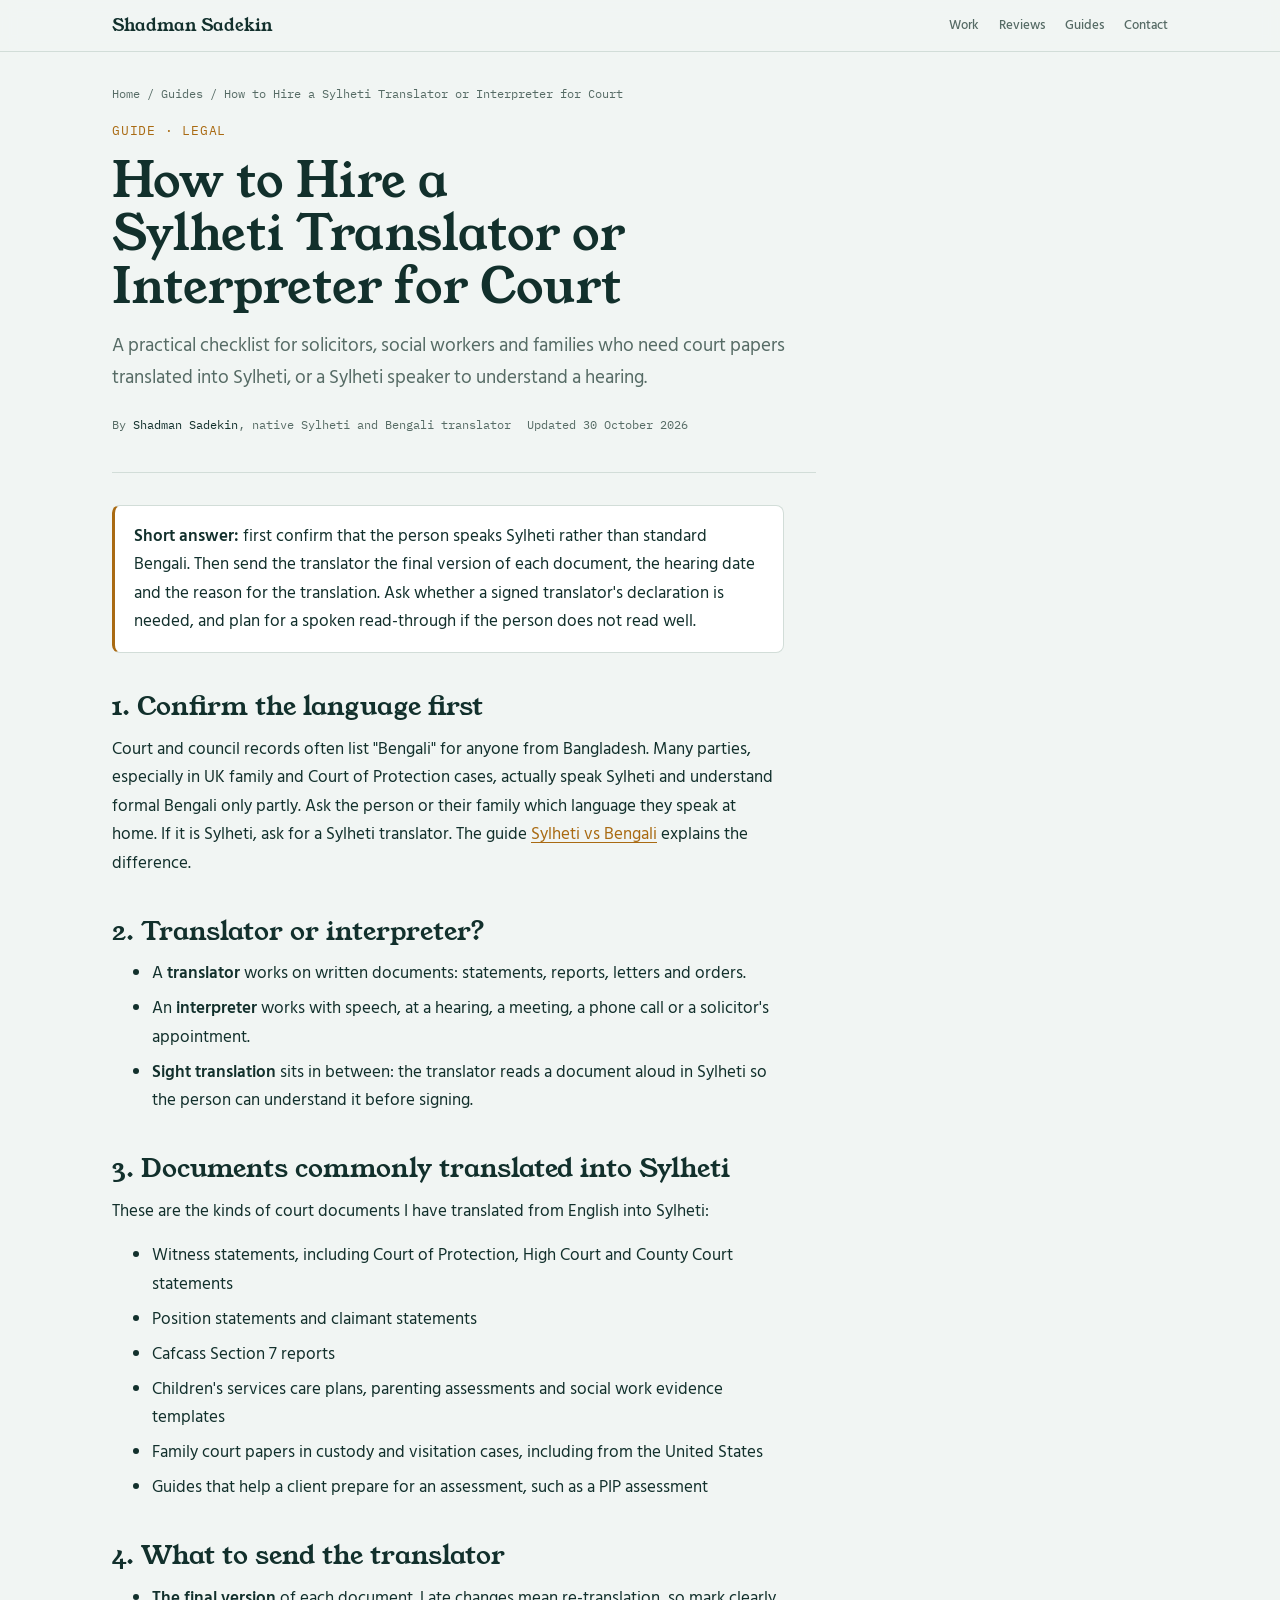
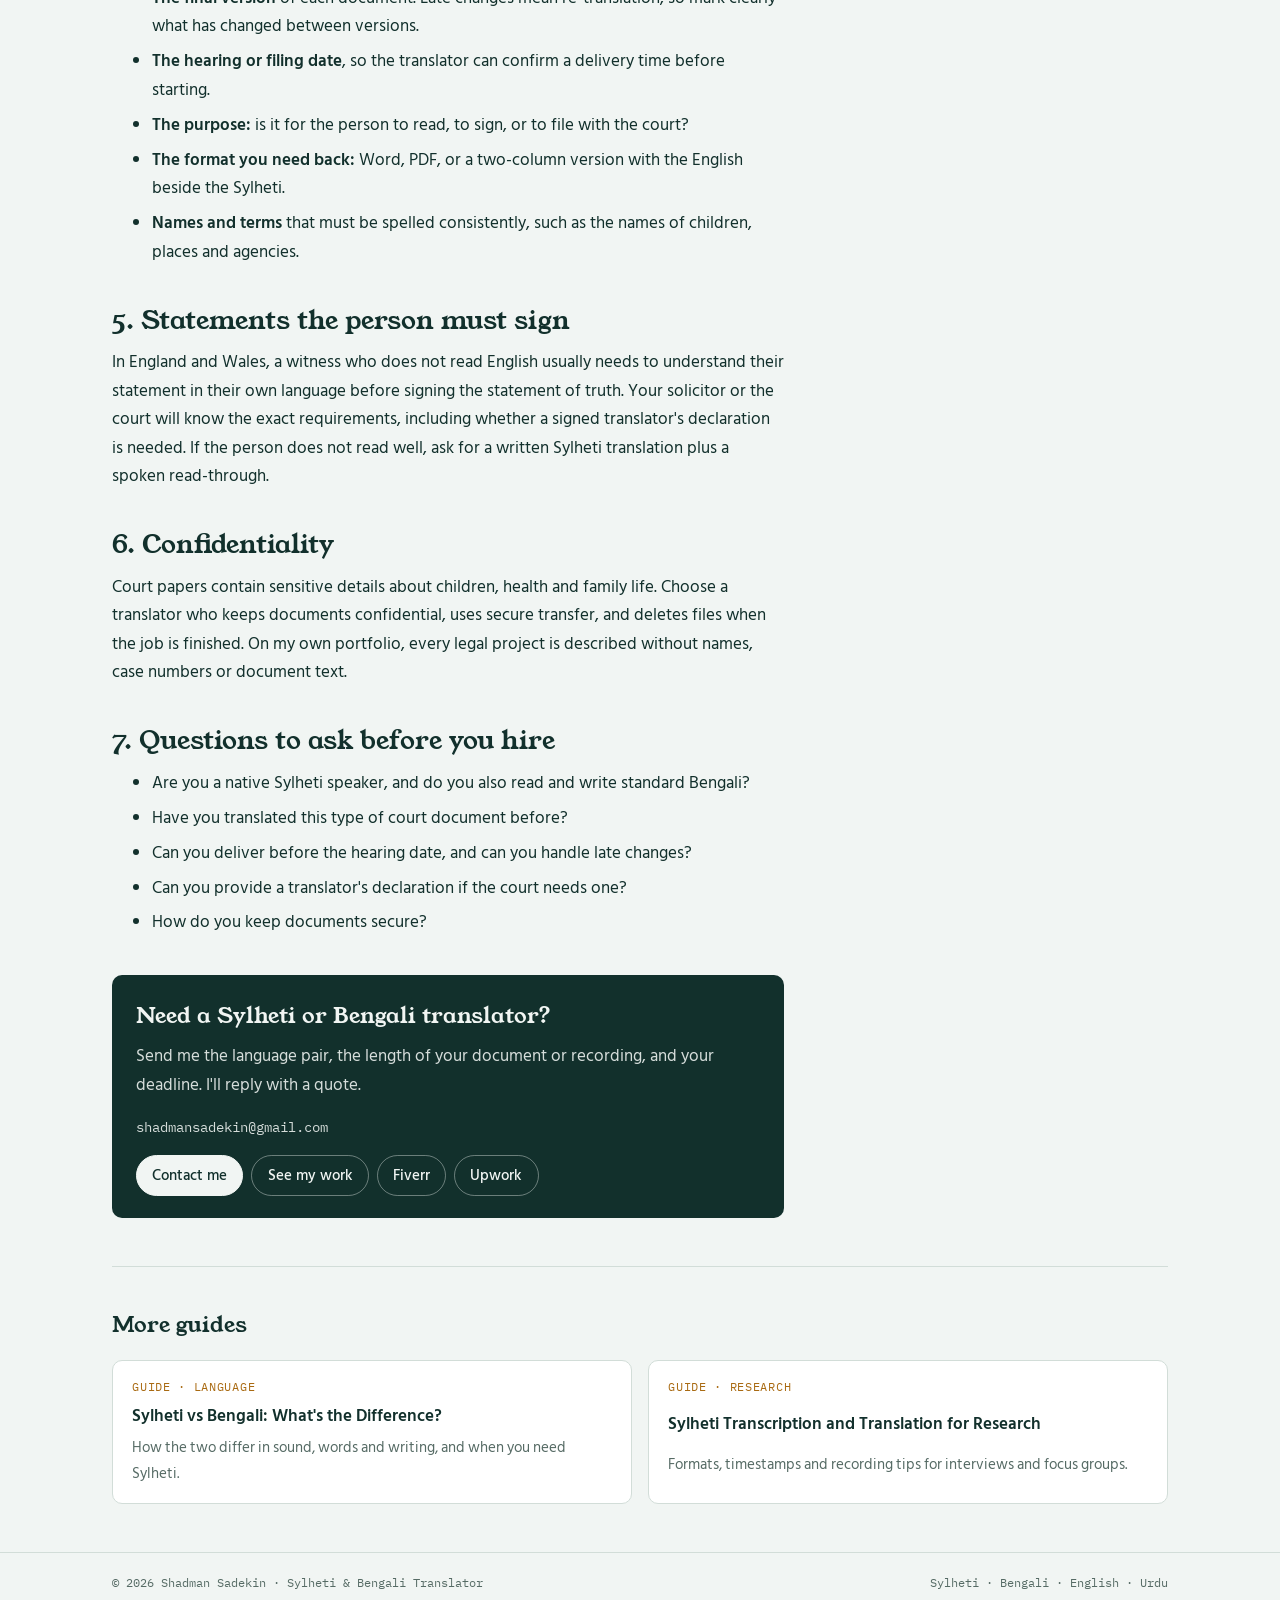
==== sylheti-interpreter-for-court/index.html @ 150a80ce "Add three Sylheti translation guides for SEO New pages targeting common searches: - /sylheti-vs-beng" ====
<!doctype html>
<html lang="en">
<head>
<meta charset="utf-8">
<meta name="viewport" content="width=device-width, initial-scale=1, viewport-fit=cover">
<title>Sylheti Translator for Court Documents and Witness Statements | Shadman Sadekin</title>
<meta name="description" content="A practical guide for solicitors, social workers and families on hiring a Sylheti translator or interpreter for court: witness statements, family court papers, Section 7 reports and care plans.">
<meta name="author" content="Shadman Sadekin">
<link rel="canonical" href="https://shadmansadekin-sylheti-bengali.netlify.app/sylheti-interpreter-for-court/">
<meta name="robots" content="index, follow">
<meta property="og:type" content="article">
<meta property="og:title" content="How to Hire a Sylheti Translator or Interpreter for Court">
<meta property="og:description" content="A practical guide for solicitors, social workers and families on hiring a Sylheti translator or interpreter for court: witness statements, family court papers, Section 7 reports and care plans.">
<meta property="og:url" content="https://shadmansadekin-sylheti-bengali.netlify.app/sylheti-interpreter-for-court/">
<meta property="og:image" content="https://shadmansadekin-sylheti-bengali.netlify.app/shadman-sadekin-sylheti-translator.jpg">
<meta name="twitter:card" content="summary">
<meta name="twitter:title" content="How to Hire a Sylheti Translator or Interpreter for Court">
<meta name="twitter:description" content="A practical guide for solicitors, social workers and families on hiring a Sylheti translator or interpreter for court: witness statements, family court papers, Section 7 reports and care plans.">
<meta name="twitter:image" content="https://shadmansadekin-sylheti-bengali.netlify.app/shadman-sadekin-sylheti-translator.jpg">
<link rel="icon" href="../favicon.svg" type="image/svg+xml">
<link rel="preconnect" href="https://fonts.googleapis.com">
<link rel="preconnect" href="https://fonts.gstatic.com" crossorigin>
<link rel="stylesheet" href="https://fonts.googleapis.com/css2?family=Young+Serif&family=Hind+Siliguri:wght@400;500;600&family=IBM+Plex+Mono:wght@400;500&family=Noto+Sans+Syloti+Nagri&family=Noto+Serif+Bengali:wght@500&display=swap">
<link rel="stylesheet" href="../guides.css">
<script type="application/ld+json">
[
 {
  "@context": "https://schema.org",
  "@type": "Article",
  "headline": "How to Hire a Sylheti Translator or Interpreter for Court",
  "description": "A practical guide for solicitors, social workers and families on hiring a Sylheti translator or interpreter for court: witness statements, family court papers, Section 7 reports and care plans.",
  "image": "https://shadmansadekin-sylheti-bengali.netlify.app/shadman-sadekin-sylheti-translator.jpg",
  "datePublished": "2026-10-30",
  "dateModified": "2026-10-30",
  "inLanguage": "en",
  "mainEntityOfPage": "https://shadmansadekin-sylheti-bengali.netlify.app/sylheti-interpreter-for-court/",
  "author": {
   "@type": "Person",
   "@id": "https://shadmansadekin-sylheti-bengali.netlify.app/#person",
   "name": "Shadman Sadekin",
   "url": "https://shadmansadekin-sylheti-bengali.netlify.app/"
  },
  "publisher": {
   "@type": "Person",
   "@id": "https://shadmansadekin-sylheti-bengali.netlify.app/#person",
   "name": "Shadman Sadekin"
  }
 },
 {
  "@context": "https://schema.org",
  "@type": "BreadcrumbList",
  "itemListElement": [
   {
    "@type": "ListItem",
    "position": 1,
    "name": "Shadman Sadekin",
    "item": "https://shadmansadekin-sylheti-bengali.netlify.app/"
   },
   {
    "@type": "ListItem",
    "position": 2,
    "name": "Guides",
    "item": "https://shadmansadekin-sylheti-bengali.netlify.app/#guides"
   },
   {
    "@type": "ListItem",
    "position": 3,
    "name": "How to Hire a Sylheti Translator or Interpreter for Court",
    "item": "https://shadmansadekin-sylheti-bengali.netlify.app/sylheti-interpreter-for-court/"
   }
  ]
 }
]
</script>
</head>
<body>
<header class="topbar">
  <div class="wrap">
    <a class="brand" href="../">Shadman Sadekin</a>
    <nav aria-label="Site">
      <a href="../#work" class="opt">Work</a>
      <a href="../#reviews" class="opt">Reviews</a>
      <a href="../#guides">Guides</a>
      <a href="../#contact">Contact</a>
    </nav>
  </div>
</header>

<main class="wrap">
  <nav class="crumbs" aria-label="Breadcrumb"><a href="../">Home</a> / <a href="../#guides">Guides</a> / How to Hire a Sylheti Translator or Interpreter for Court</nav>
  <article>
    <header class="article-head">
      <p class="eyebrow">Guide · Legal</p>
      <h1>How to Hire a Sylheti Translator or Interpreter for Court</h1>
      <p class="dek">A practical checklist for solicitors, social workers and families who need court papers translated into Sylheti, or a Sylheti speaker to understand a hearing.</p>
      <p class="byline"><span>By <a href="../">Shadman Sadekin</a>, native Sylheti and Bengali translator</span><span>Updated <time datetime="2026-10-30">30 October 2026</time></span></p>
    </header>
    <div class="prose">
<div class="answer"><p><strong>Short answer:</strong> first confirm that the person speaks Sylheti rather than standard Bengali. Then send the translator the final version of each document, the hearing date and the reason for the translation. Ask whether a signed translator's declaration is needed, and plan for a spoken read-through if the person does not read well.</p></div>

<h2>1. Confirm the language first</h2>
<p>Court and council records often list "Bengali" for anyone from Bangladesh. Many parties, especially in UK family and Court of Protection cases, actually speak Sylheti and understand formal Bengali only partly. Ask the person or their family which language they speak at home. If it is Sylheti, ask for a Sylheti translator. The guide <a href="../sylheti-vs-bengali/">Sylheti vs Bengali</a> explains the difference.</p>

<h2>2. Translator or interpreter?</h2>
<ul>
  <li>A <strong>translator</strong> works on written documents: statements, reports, letters and orders.</li>
  <li>An <strong>interpreter</strong> works with speech, at a hearing, a meeting, a phone call or a solicitor's appointment.</li>
  <li><strong>Sight translation</strong> sits in between: the translator reads a document aloud in Sylheti so the person can understand it before signing.</li>
</ul>

<h2>3. Documents commonly translated into Sylheti</h2>
<p>These are the kinds of court documents I have translated from English into Sylheti:</p>
<ul>
  <li>Witness statements, including Court of Protection, High Court and County Court statements</li>
  <li>Position statements and claimant statements</li>
  <li>Cafcass Section 7 reports</li>
  <li>Children's services care plans, parenting assessments and social work evidence templates</li>
  <li>Family court papers in custody and visitation cases, including from the United States</li>
  <li>Guides that help a client prepare for an assessment, such as a PIP assessment</li>
</ul>

<h2>4. What to send the translator</h2>
<ul>
  <li><strong>The final version</strong> of each document. Late changes mean re-translation, so mark clearly what has changed between versions.</li>
  <li><strong>The hearing or filing date</strong>, so the translator can confirm a delivery time before starting.</li>
  <li><strong>The purpose:</strong> is it for the person to read, to sign, or to file with the court?</li>
  <li><strong>The format you need back:</strong> Word, PDF, or a two-column version with the English beside the Sylheti.</li>
  <li><strong>Names and terms</strong> that must be spelled consistently, such as the names of children, places and agencies.</li>
</ul>

<h2>5. Statements the person must sign</h2>
<p>In England and Wales, a witness who does not read English usually needs to understand their statement in their own language before signing the statement of truth. Your solicitor or the court will know the exact requirements, including whether a signed translator's declaration is needed. If the person does not read well, ask for a written Sylheti translation plus a spoken read-through.</p>

<h2>6. Confidentiality</h2>
<p>Court papers contain sensitive details about children, health and family life. Choose a translator who keeps documents confidential, uses secure transfer, and deletes files when the job is finished. On my own portfolio, every legal project is described without names, case numbers or document text.</p>

<h2>7. Questions to ask before you hire</h2>
<ul>
  <li>Are you a native Sylheti speaker, and do you also read and write standard Bengali?</li>
  <li>Have you translated this type of court document before?</li>
  <li>Can you deliver before the hearing date, and can you handle late changes?</li>
  <li>Can you provide a translator's declaration if the court needs one?</li>
  <li>How do you keep documents secure?</li>
</ul>
    </div>
    <aside class="cta" aria-label="Contact">
      <h2>Need a Sylheti or Bengali translator?</h2>
      <p>Send me the language pair, the length of your document or recording, and your deadline. I'll reply with a quote.</p>
      <p class="email">shadmansadekin@gmail.com</p>
      <div class="links">
        <a class="primary" href="../#contact">Contact me</a>
        <a href="../#work">See my work</a>
        <a href="https://www.fiverr.com/shadmansadekin" target="_blank" rel="noopener">Fiverr</a>
        <a href="https://www.upwork.com/freelancers/~0106fdbb186510ec1e" target="_blank" rel="noopener">Upwork</a>
      </div>
    </aside>
  </article>

  <section class="more" aria-label="More guides">
    <h2>More guides</h2>
    <ul>
        <li><a href="../sylheti-vs-bengali/"><span class="kind">Guide · Language</span><strong>Sylheti vs Bengali: What's the Difference?</strong><span class="desc">How the two differ in sound, words and writing, and when you need Sylheti.</span></a></li>
        <li><a href="../sylheti-transcription-for-research/"><span class="kind">Guide · Research</span><strong>Sylheti Transcription and Translation for Research</strong><span class="desc">Formats, timestamps and recording tips for interviews and focus groups.</span></a></li>
    </ul>
  </section>
</main>

<footer>
  <div class="wrap"><span>© 2026 <a href="../">Shadman Sadekin</a> · Sylheti &amp; Bengali Translator</span><span>Sylheti · Bengali · English · Urdu</span></div>
</footer>
</body>
</html>
---- guides.css ----
/* Shared styles for the guide pages. Same tokens as the home page. */
:root {
  --paper: #f1f5f3;
  --surface: #ffffff;
  --ink: #12302c;
  --muted: #566b65;
  --rule: #d2ddd8;
  --accent: #a96a12;
  --accent-soft: #f3e6d0;
  --chip: #e3ece8;

  --display: "Young Serif", "Georgia", "Times New Roman", serif;
  --body: "Hind Siliguri", "Segoe UI", system-ui, -apple-system, sans-serif;
  --mono: "IBM Plex Mono", ui-monospace, "SFMono-Regular", Menlo, Consolas, monospace;
  --nagri: "Noto Sans Syloti Nagri", serif;
  --bangla: "Noto Serif Bengali", "Hind Siliguri", serif;
}
@media (prefers-color-scheme: dark) {
  :root:not([data-theme="light"]) {
    --paper: #0d1715; --surface: #13211e; --ink: #e2ebe7; --muted: #94a7a1;
    --rule: #24372f; --accent: #e2a447; --accent-soft: #3a2c16; --chip: #1b2d29;
    color-scheme: dark;
  }
}
:root[data-theme="dark"] {
  --paper: #0d1715; --surface: #13211e; --ink: #e2ebe7; --muted: #94a7a1;
  --rule: #24372f; --accent: #e2a447; --accent-soft: #3a2c16; --chip: #1b2d29;
  color-scheme: dark;
}

* { box-sizing: border-box; }
html, body { margin: 0; }
:root { padding-top: env(safe-area-inset-top, 0px); padding-bottom: env(safe-area-inset-bottom, 0px); }
body { background: var(--paper); color: var(--ink); font-family: var(--body); font-size: 1.05rem; line-height: 1.7; }
img { max-width: 100%; }
a { color: inherit; }
a:focus-visible { outline: 2px solid var(--accent); outline-offset: 3px; border-radius: 4px; }

.wrap {
  max-width: 68rem; margin-inline: auto;
  padding-left: max(16px, env(safe-area-inset-left, 0px));
  padding-right: max(16px, env(safe-area-inset-right, 0px));
}

body::before { content: ""; position: fixed; inset: 0 0 auto; height: env(safe-area-inset-top, 0px); z-index: 10; background: var(--paper); }
.topbar {
  position: sticky; top: env(safe-area-inset-top, 0px); z-index: 5;
  background: color-mix(in srgb, var(--paper) 92%, transparent); backdrop-filter: blur(8px);
  border-bottom: 1px solid var(--rule);
}
.topbar .wrap { display: flex; align-items: center; justify-content: space-between; gap: 1rem; padding-block: 0.7rem; }
.brand { font-family: var(--display); font-size: 1.05rem; text-decoration: none; }
.topbar nav { display: flex; gap: 1.25rem; flex-wrap: wrap; }
.topbar nav a { text-decoration: none; font-size: 0.8125rem; color: var(--muted); font-weight: 500; }
.topbar nav a:hover { color: var(--ink); }

.crumbs { font-family: var(--mono); font-size: 0.75rem; color: var(--muted); padding-top: 2rem; }
.crumbs a { text-decoration: none; }
.crumbs a:hover { color: var(--accent); }

article { padding-block: 1rem 3rem; }
.article-head { max-width: 44rem; padding-bottom: 1.5rem; border-bottom: 1px solid var(--rule); margin-bottom: 2rem; }
.eyebrow { font-family: var(--mono); font-size: 0.8125rem; letter-spacing: 0.06em; text-transform: uppercase; color: var(--accent); margin: 0 0 0.8rem; }
h1 { font-family: var(--display); font-weight: 400; font-size: clamp(2rem, 5.5vw, 3rem); line-height: 1.1; margin: 0 0 1rem; text-wrap: balance; }
.dek { font-size: 1.2rem; color: var(--muted); margin: 0 0 1.2rem; }
.byline { font-family: var(--mono); font-size: 0.78rem; color: var(--muted); display: flex; flex-wrap: wrap; gap: 0.3rem 1rem; }
.byline a { text-decoration: none; color: var(--ink); }

.prose { max-width: 42rem; }
.prose h2 { font-family: var(--display); font-weight: 400; font-size: 1.6rem; line-height: 1.2; margin: 2.4rem 0 0.8rem; text-wrap: balance; }
.prose h3 { font-size: 1.15rem; margin: 1.6rem 0 0.4rem; }
.prose p, .prose ul, .prose ol { margin: 0 0 1rem; }
.prose li { margin-bottom: 0.4rem; }
.prose a { color: var(--accent); text-underline-offset: 3px; }
.prose strong { font-weight: 600; }
.bn { font-family: var(--bangla); }
.nagri { font-family: var(--nagri); }

.answer {
  background: var(--surface); border: 1px solid var(--rule); border-left: 3px solid var(--accent);
  border-radius: 8px; padding: 1rem 1.2rem; margin: 0 0 1.8rem;
}
.answer p { margin: 0; }

.table-scroll { overflow-x: auto; margin: 0 0 1.4rem; border: 1px solid var(--rule); border-radius: 8px; background: var(--surface); }
table { border-collapse: collapse; width: 100%; min-width: 34rem; font-size: 0.98rem; }
th, td { text-align: left; padding: 0.6rem 0.9rem; border-bottom: 1px solid var(--rule); vertical-align: top; }
th { font-family: var(--mono); font-size: 0.75rem; font-weight: 500; text-transform: uppercase; letter-spacing: 0.05em; color: var(--muted); }
tr:last-child td { border-bottom: 0; }
td .rom { display: block; font-family: var(--mono); font-size: 0.78rem; color: var(--muted); }

.sample {
  font-family: var(--mono); font-size: 0.85rem; line-height: 1.6; background: var(--surface);
  border: 1px solid var(--rule); border-radius: 8px; padding: 1rem 1.1rem; margin: 0 0 1.4rem; overflow-x: auto; white-space: pre-wrap;
}
.sample .bn { font-family: var(--bangla); font-size: 0.95rem; }

.cta {
  margin: 2.4rem 0 0; padding: 1.4rem 1.5rem; border-radius: 10px; background: var(--ink); color: var(--paper); max-width: 42rem;
}
.cta h2 { font-family: var(--display); font-weight: 400; font-size: 1.35rem; margin: 0 0 0.5rem; color: var(--paper); }
.cta p { margin: 0 0 1rem; opacity: 0.88; }
.cta .links { display: flex; flex-wrap: wrap; gap: 0.5rem; }
.cta a {
  text-decoration: none; border: 1px solid color-mix(in srgb, var(--paper) 40%, transparent); color: var(--paper);
  border-radius: 999px; padding: 0.45rem 0.95rem; font-weight: 500; font-size: 0.92rem;
}
.cta a.primary { background: var(--paper); color: var(--ink); border-color: var(--paper); }
.cta a:hover { border-color: var(--accent); }
.cta .email { font-family: var(--mono); font-size: 0.85rem; user-select: all; }

.more { border-top: 1px solid var(--rule); padding-block: 2.5rem 3rem; }
.more h2 { font-family: var(--display); font-weight: 400; font-size: 1.35rem; margin: 0 0 1rem; }
.more ul { list-style: none; margin: 0; padding: 0; display: grid; grid-template-columns: repeat(2, minmax(0, 1fr)); gap: 1rem; }
.more a {
  display: grid; gap: 0.3rem; text-decoration: none; background: var(--surface); border: 1px solid var(--rule);
  border-radius: 10px; padding: 1rem 1.2rem; height: 100%;
}
.more a:hover { border-color: var(--accent); }
.more .kind { font-family: var(--mono); font-size: 0.72rem; letter-spacing: 0.06em; text-transform: uppercase; color: var(--accent); }
.more strong { font-weight: 600; }
.more span.desc { color: var(--muted); font-size: 0.95rem; }

footer { font-family: var(--mono); font-size: 0.75rem; color: var(--muted); border-top: 1px solid var(--rule); }
footer .wrap { padding-block: 1.25rem; display: flex; justify-content: space-between; gap: 1rem; flex-wrap: wrap; }
footer a { text-decoration: none; }

@media (max-width: 640px) {
  .more ul { grid-template-columns: minmax(0, 1fr); }
  .topbar nav a.opt { display: none; }
}
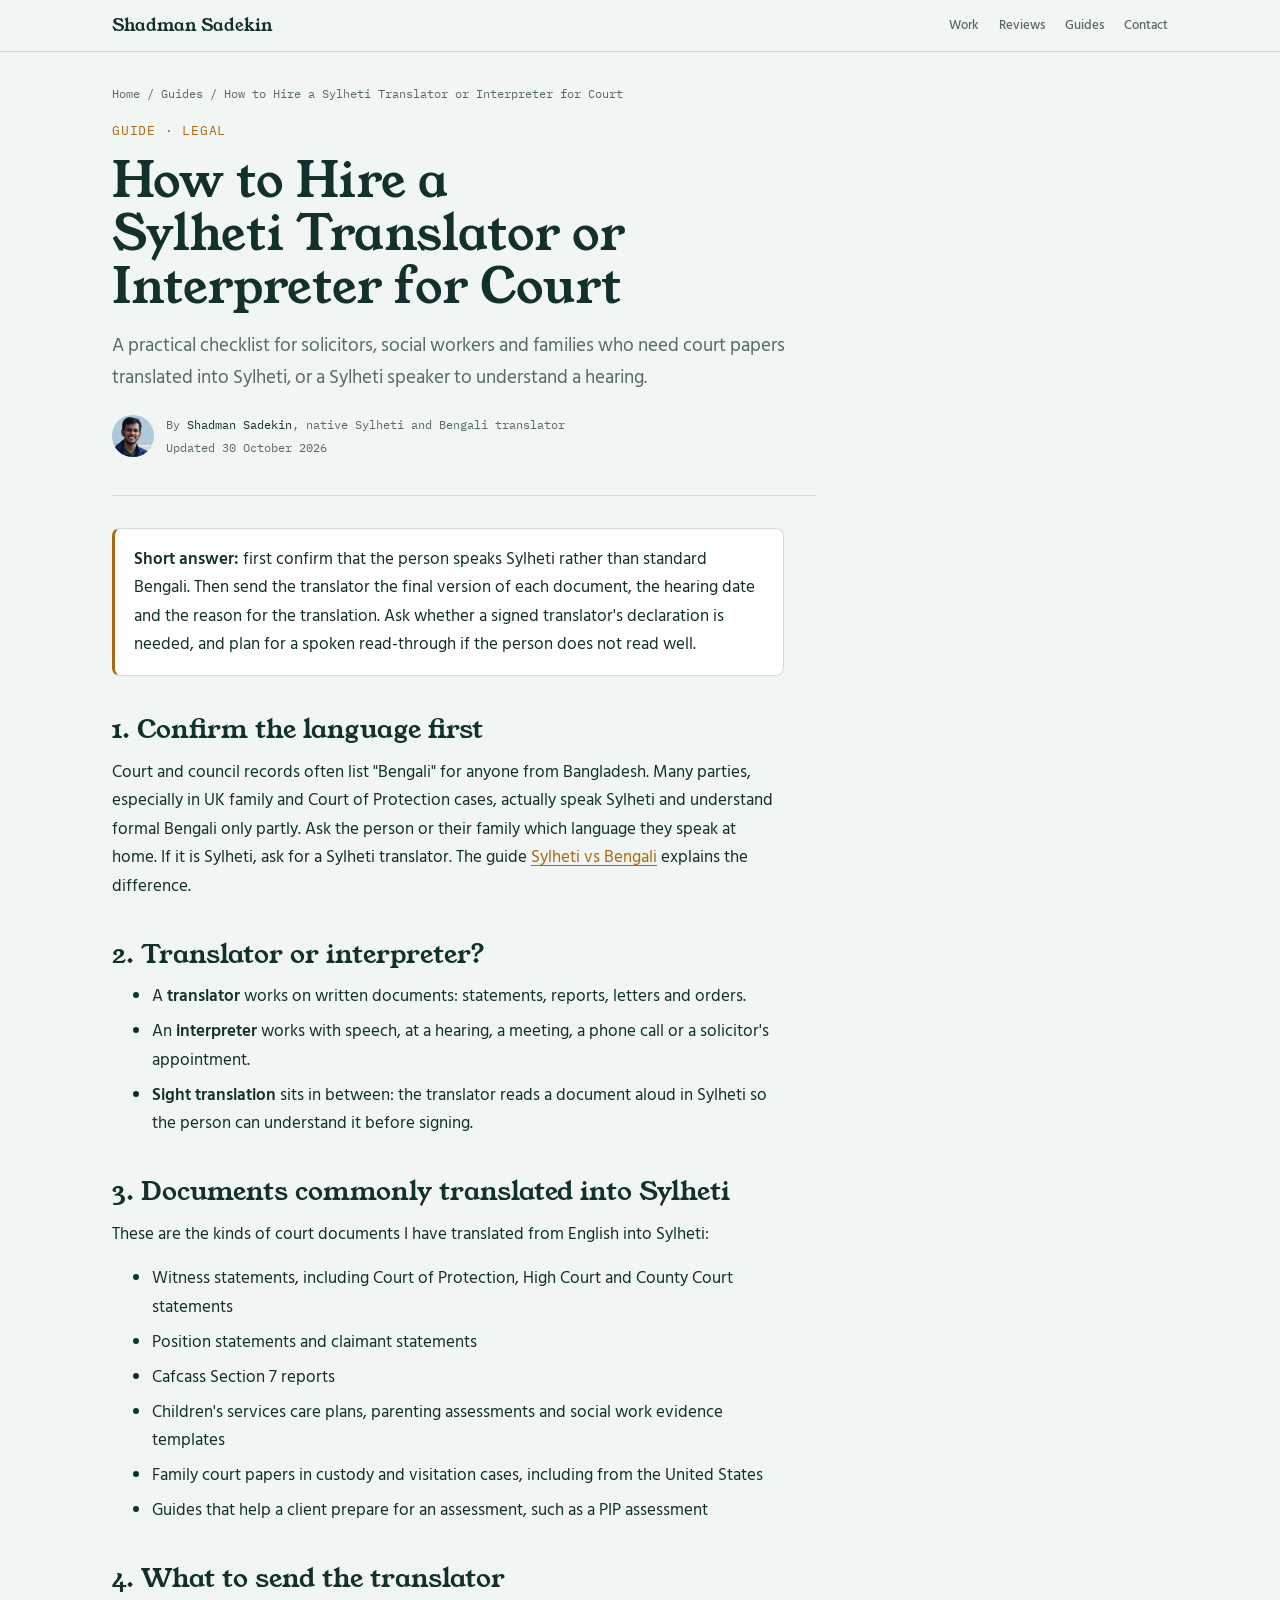
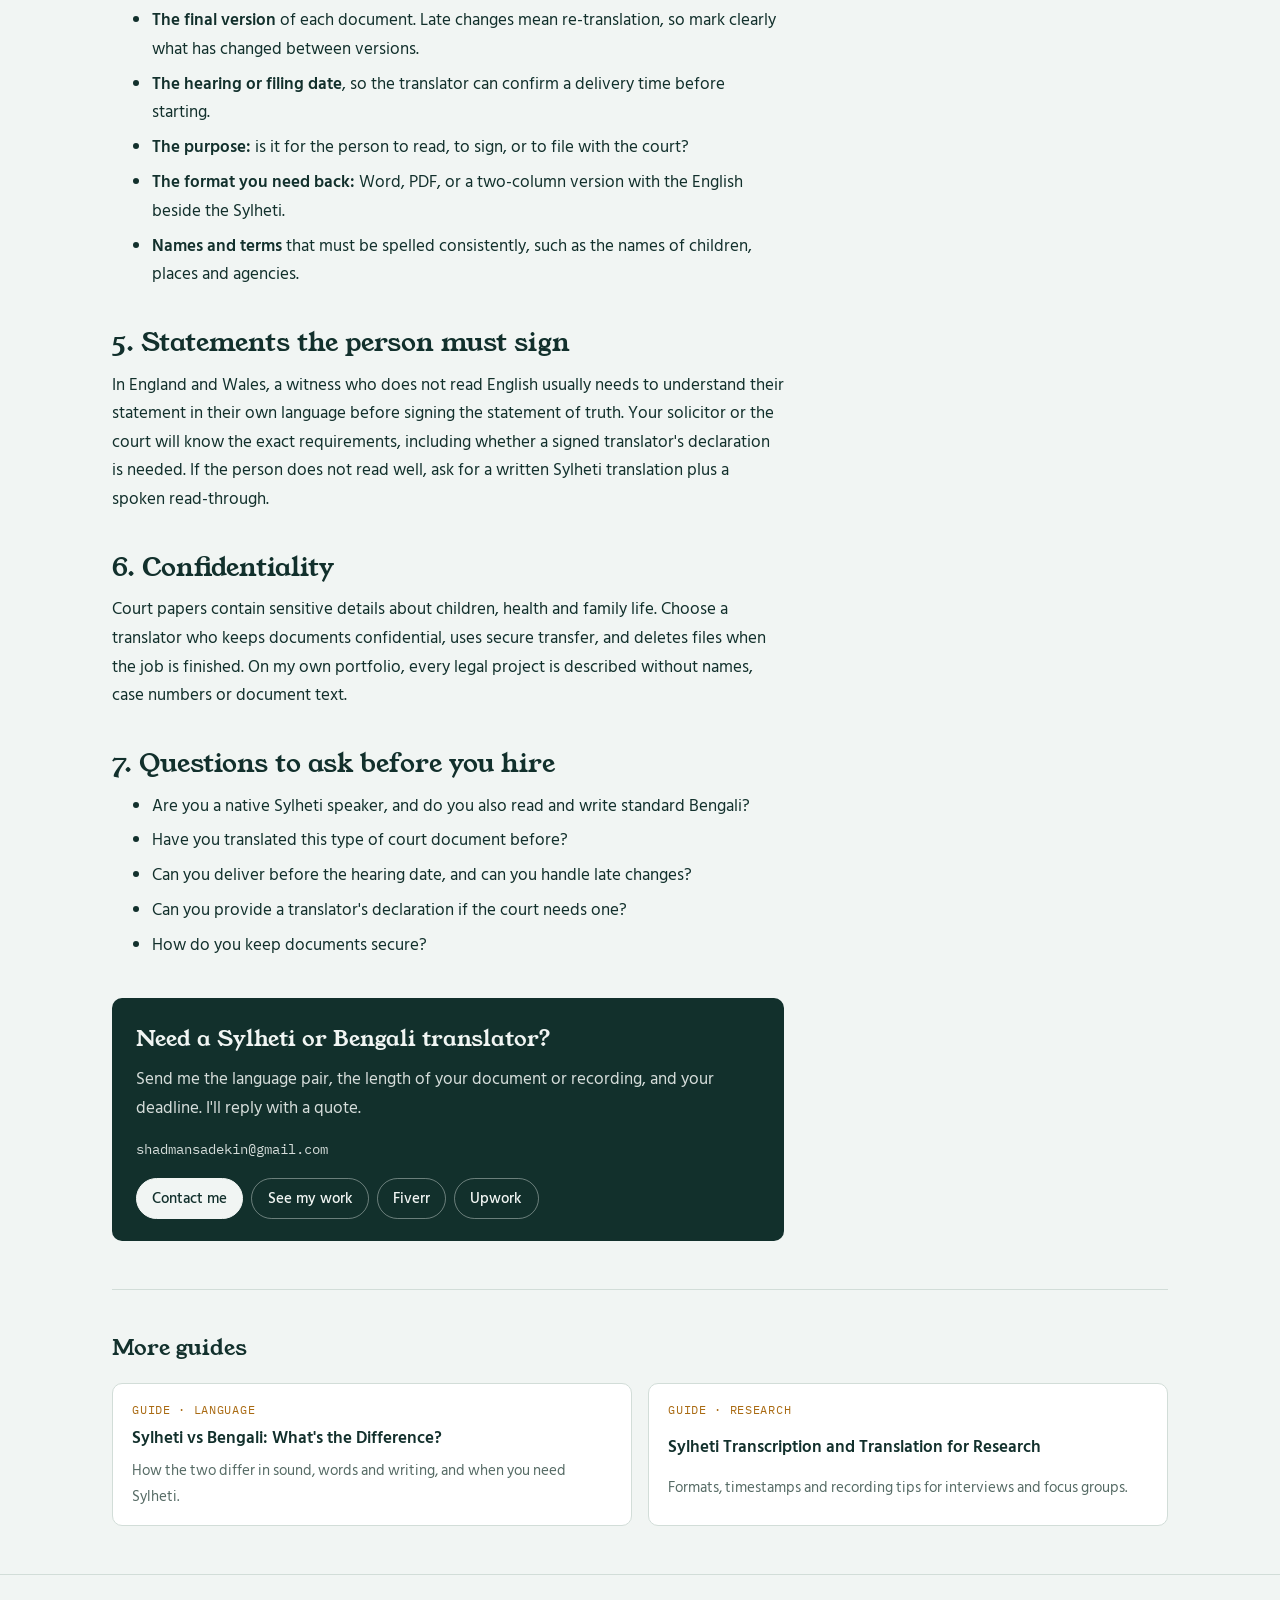
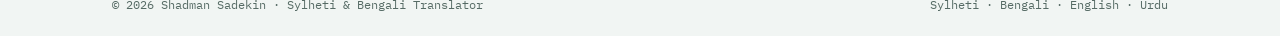
==== commit a6c14ddc: "Improve image search: larger photo, Sylheti chart, image sitemap - Replace the portrait with a 960x1" ====
--- a/sylheti-interpreter-for-court/index.html
+++ b/sylheti-interpreter-for-court/index.html
@@ -3,6 +3,14 @@
 <head>
 <meta charset="utf-8">
 <meta name="viewport" content="width=device-width, initial-scale=1, viewport-fit=cover">
+<!-- Google tag (gtag.js) -->
+<script async src="https://www.googletagmanager.com/gtag/js?id=G-CPZN73QJC6"></script>
+<script>
+  window.dataLayer = window.dataLayer || [];
+  function gtag(){dataLayer.push(arguments);}
+  gtag('js', new Date());
+  gtag('config', 'G-CPZN73QJC6');
+</script>
 <title>Sylheti Translator for Court Documents and Witness Statements | Shadman Sadekin</title>
 <meta name="description" content="A practical guide for solicitors, social workers and families on hiring a Sylheti translator or interpreter for court: witness statements, family court papers, Section 7 reports and care plans.">
 <meta name="author" content="Shadman Sadekin">
@@ -93,7 +101,7 @@
       <p class="eyebrow">Guide · Legal</p>
       <h1>How to Hire a Sylheti Translator or Interpreter for Court</h1>
       <p class="dek">A practical checklist for solicitors, social workers and families who need court papers translated into Sylheti, or a Sylheti speaker to understand a hearing.</p>
-      <p class="byline"><span>By <a href="../">Shadman Sadekin</a>, native Sylheti and Bengali translator</span><span>Updated <time datetime="2026-10-30">30 October 2026</time></span></p>
+      <p class="byline"><img class="avatar" src="../shadman-sadekin-sylheti-translator.jpg" alt="Shadman Sadekin, Sylheti and Bengali translator" width="960" height="1200"><span>By <a href="../">Shadman Sadekin</a>, native Sylheti and Bengali translator</span><span>Updated <time datetime="2026-10-30">30 October 2026</time></span></p>
     </header>
     <div class="prose">
 <div class="answer"><p><strong>Short answer:</strong> first confirm that the person speaks Sylheti rather than standard Bengali. Then send the translator the final version of each document, the hearing date and the reason for the translation. Ask whether a signed translator's declaration is needed, and plan for a spoken read-through if the person does not read well.</p></div>
--- a/guides.css
+++ b/guides.css
@@ -64,7 +64,10 @@
 h1 { font-family: var(--display); font-weight: 400; font-size: clamp(2rem, 5.5vw, 3rem); line-height: 1.1; margin: 0 0 1rem; text-wrap: balance; }
 .dek { font-size: 1.2rem; color: var(--muted); margin: 0 0 1.2rem; }
 .byline { font-family: var(--mono); font-size: 0.78rem; color: var(--muted); display: flex; flex-wrap: wrap; gap: 0.3rem 1rem; }
+.byline:has(.avatar) { display: grid; grid-template-columns: auto minmax(0, 1fr); column-gap: 0.8rem; row-gap: 0.1rem; align-items: center; }
+.byline .avatar { grid-row: span 2; }
 .byline a { text-decoration: none; color: var(--ink); }
+.avatar { width: 2.6rem; height: 2.6rem; border-radius: 50%; object-fit: cover; object-position: 50% 24%; flex: none; }
 
 .prose { max-width: 42rem; }
 .prose h2 { font-family: var(--display); font-weight: 400; font-size: 1.6rem; line-height: 1.2; margin: 2.4rem 0 0.8rem; text-wrap: balance; }
@@ -94,6 +97,10 @@
   border: 1px solid var(--rule); border-radius: 8px; padding: 1rem 1.1rem; margin: 0 0 1.4rem; overflow-x: auto; white-space: pre-wrap;
 }
 .sample .bn { font-family: var(--bangla); font-size: 0.95rem; }
+
+.chart { margin: 0 0 1.6rem; }
+.chart img { display: block; width: 100%; max-width: 30rem; height: auto; border-radius: 10px; border: 1px solid var(--rule); }
+.chart figcaption { font-family: var(--mono); font-size: 0.75rem; color: var(--muted); margin-top: 0.5rem; }
 
 .cta {
   margin: 2.4rem 0 0; padding: 1.4rem 1.5rem; border-radius: 10px; background: var(--ink); color: var(--paper); max-width: 42rem;
